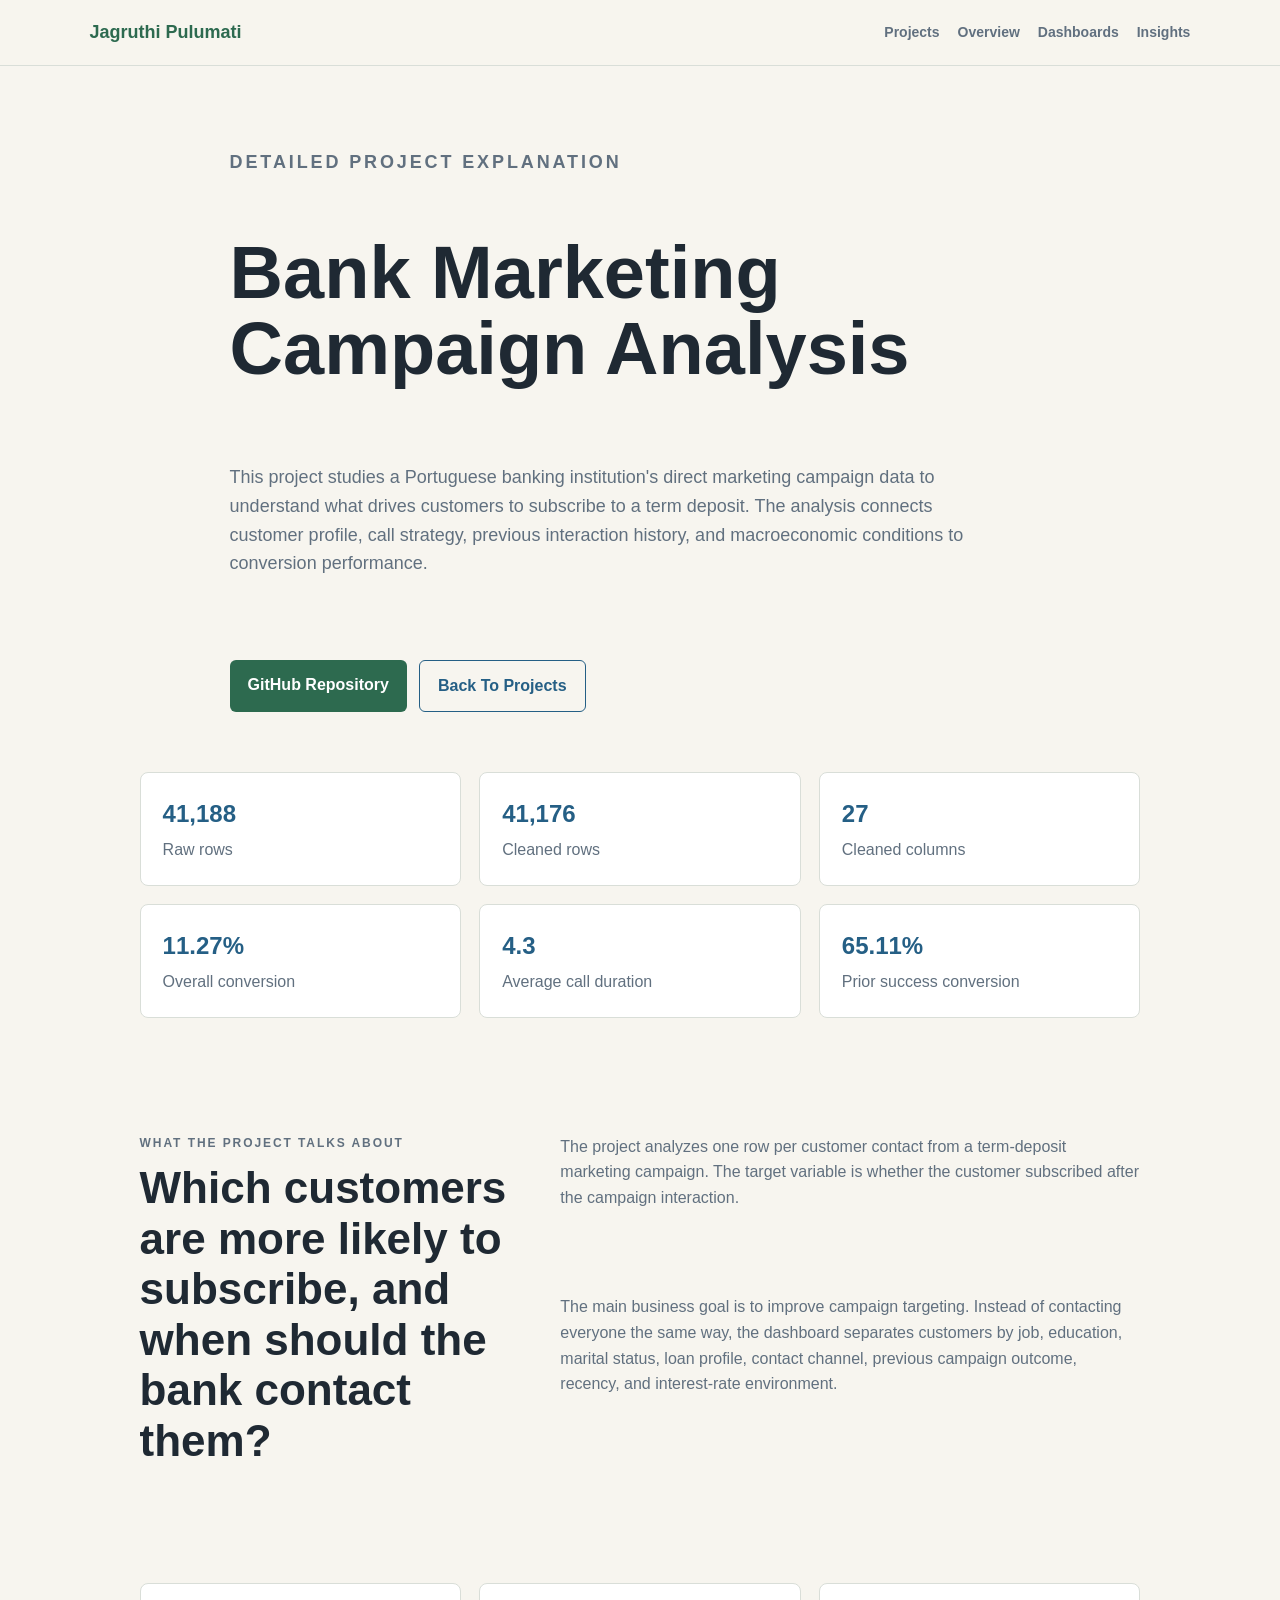
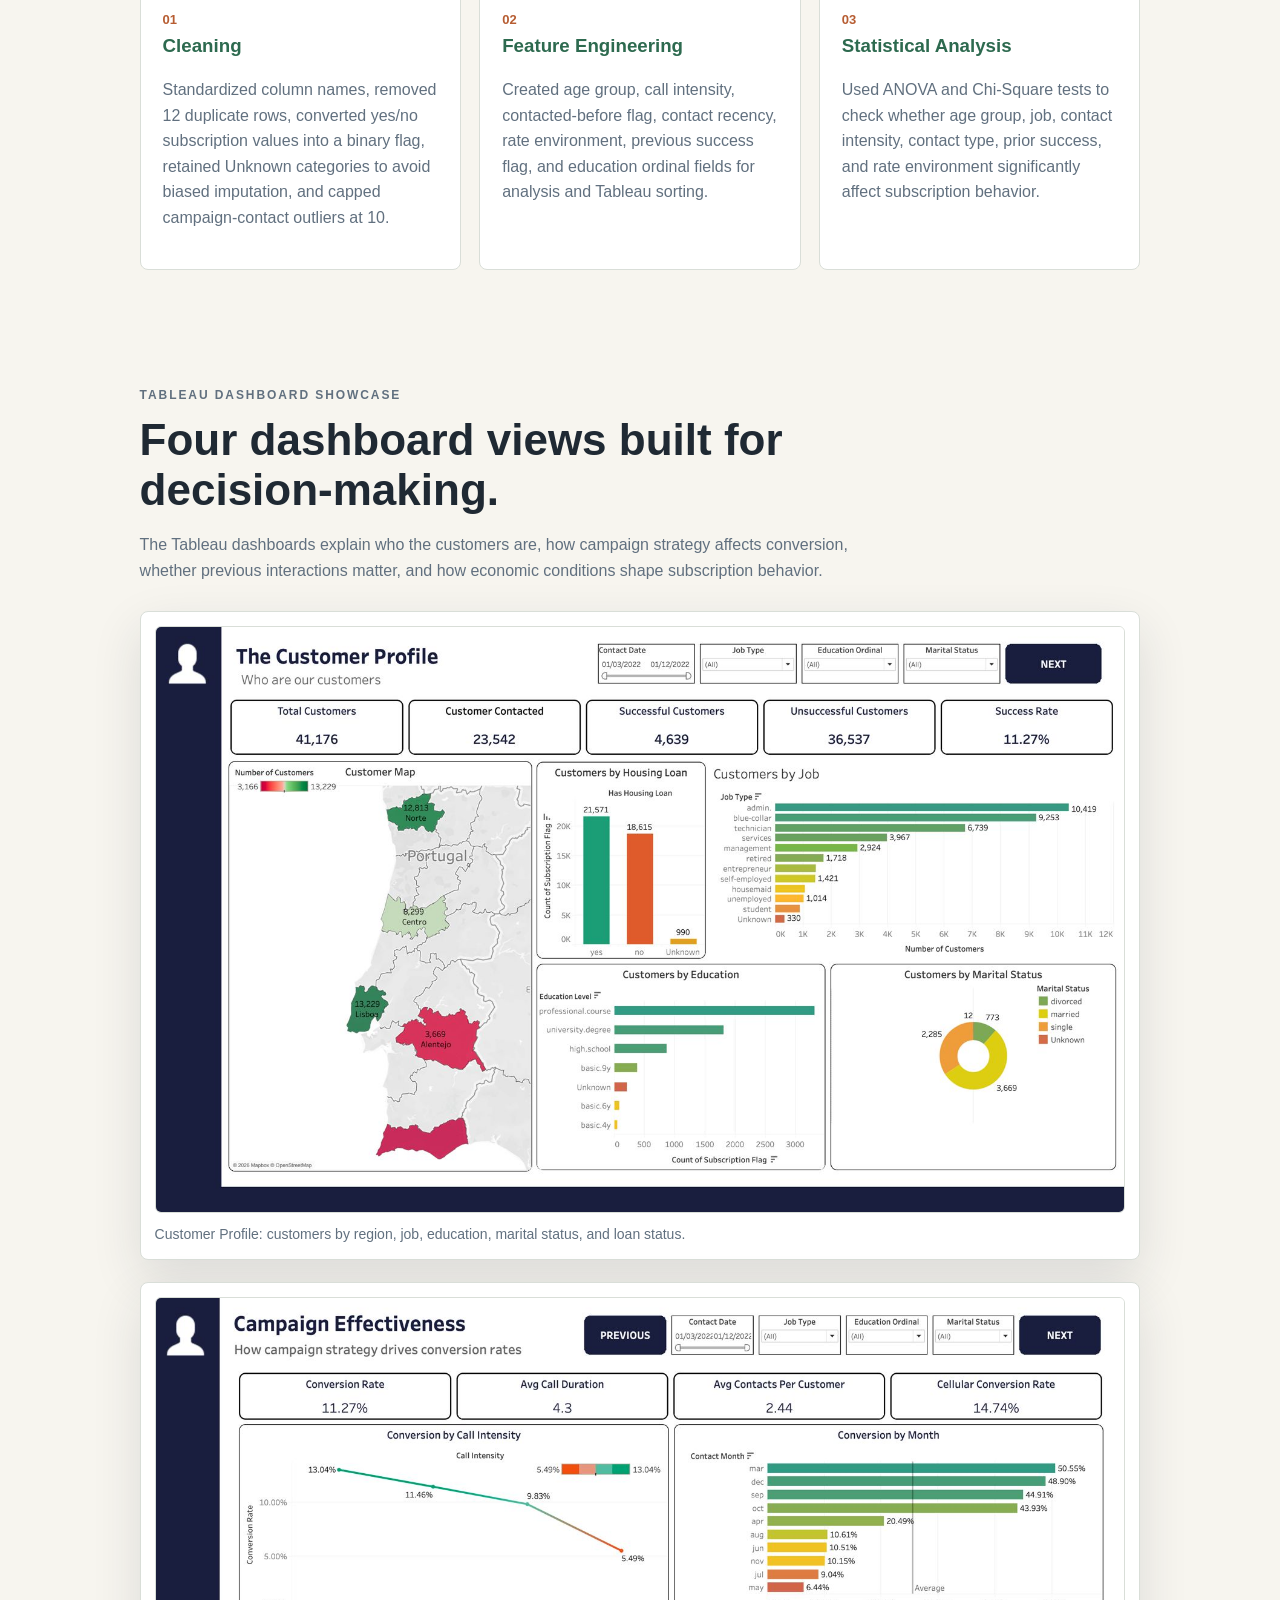
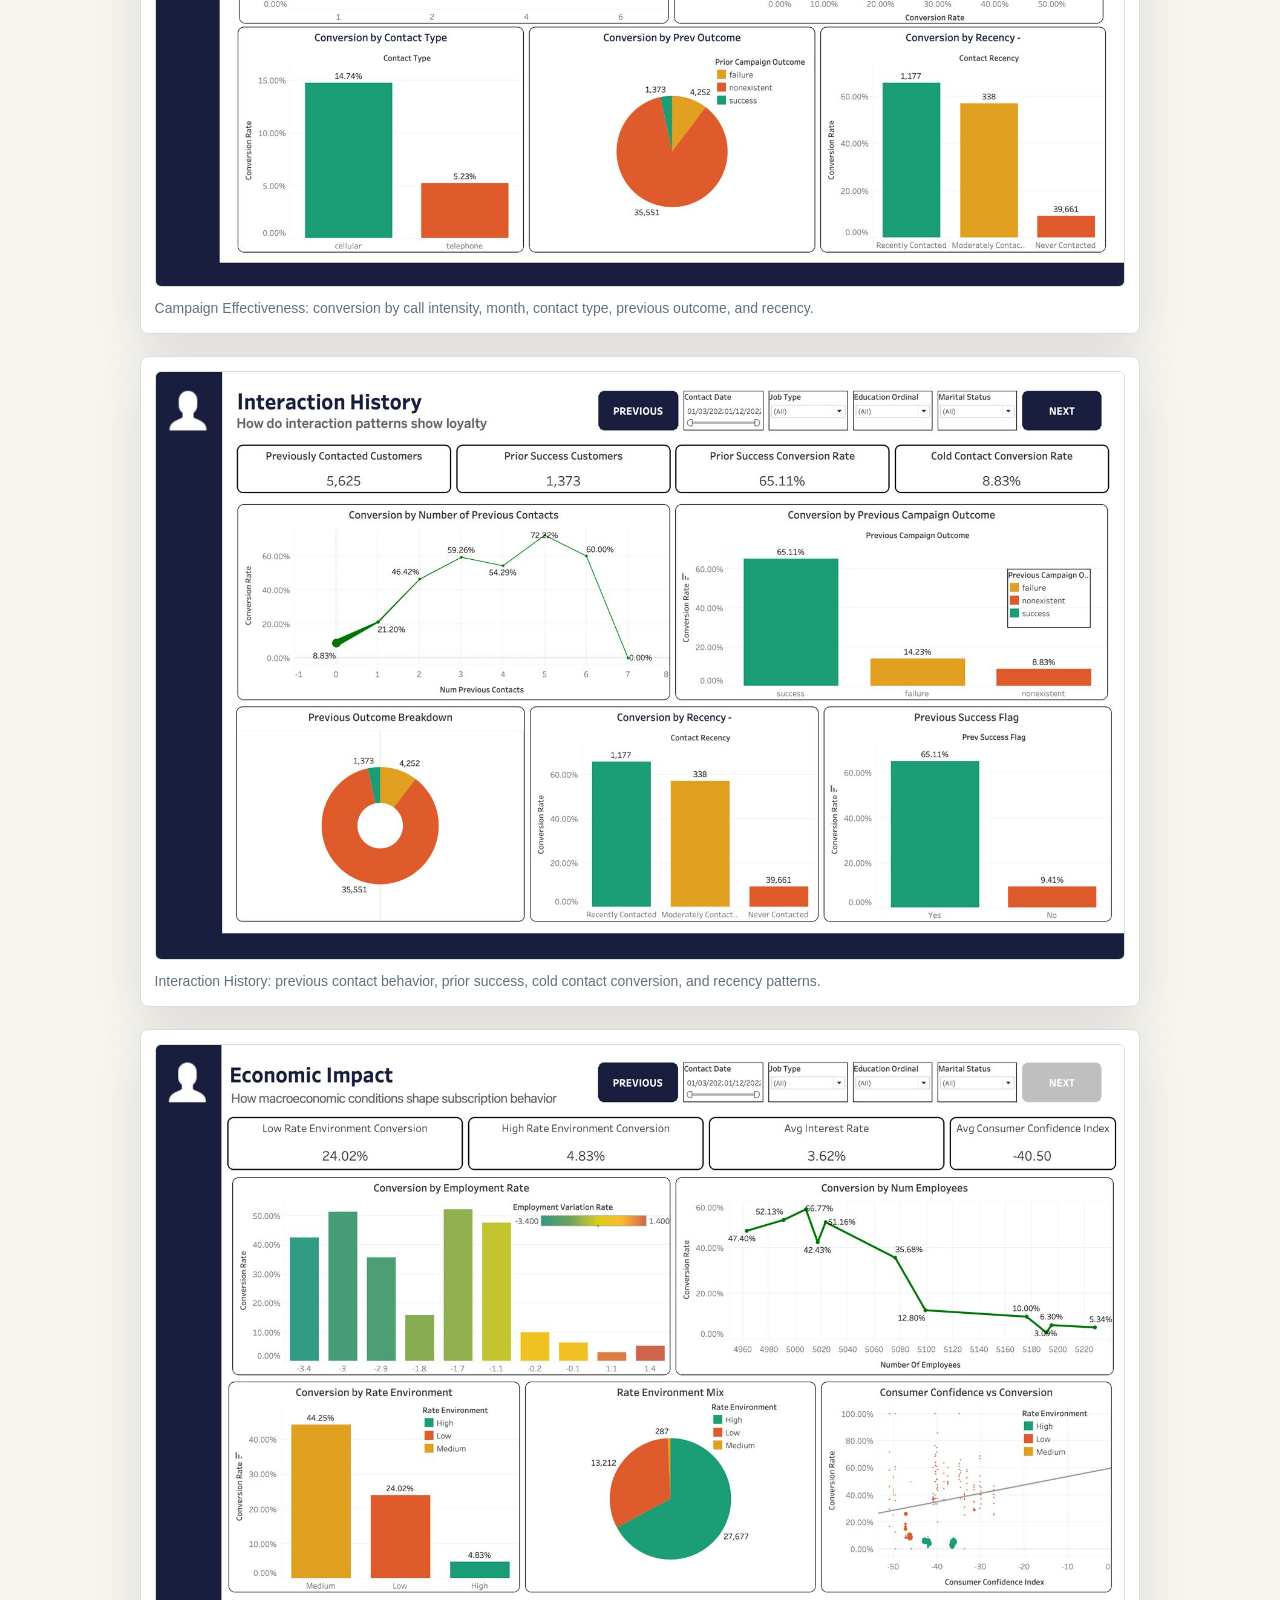
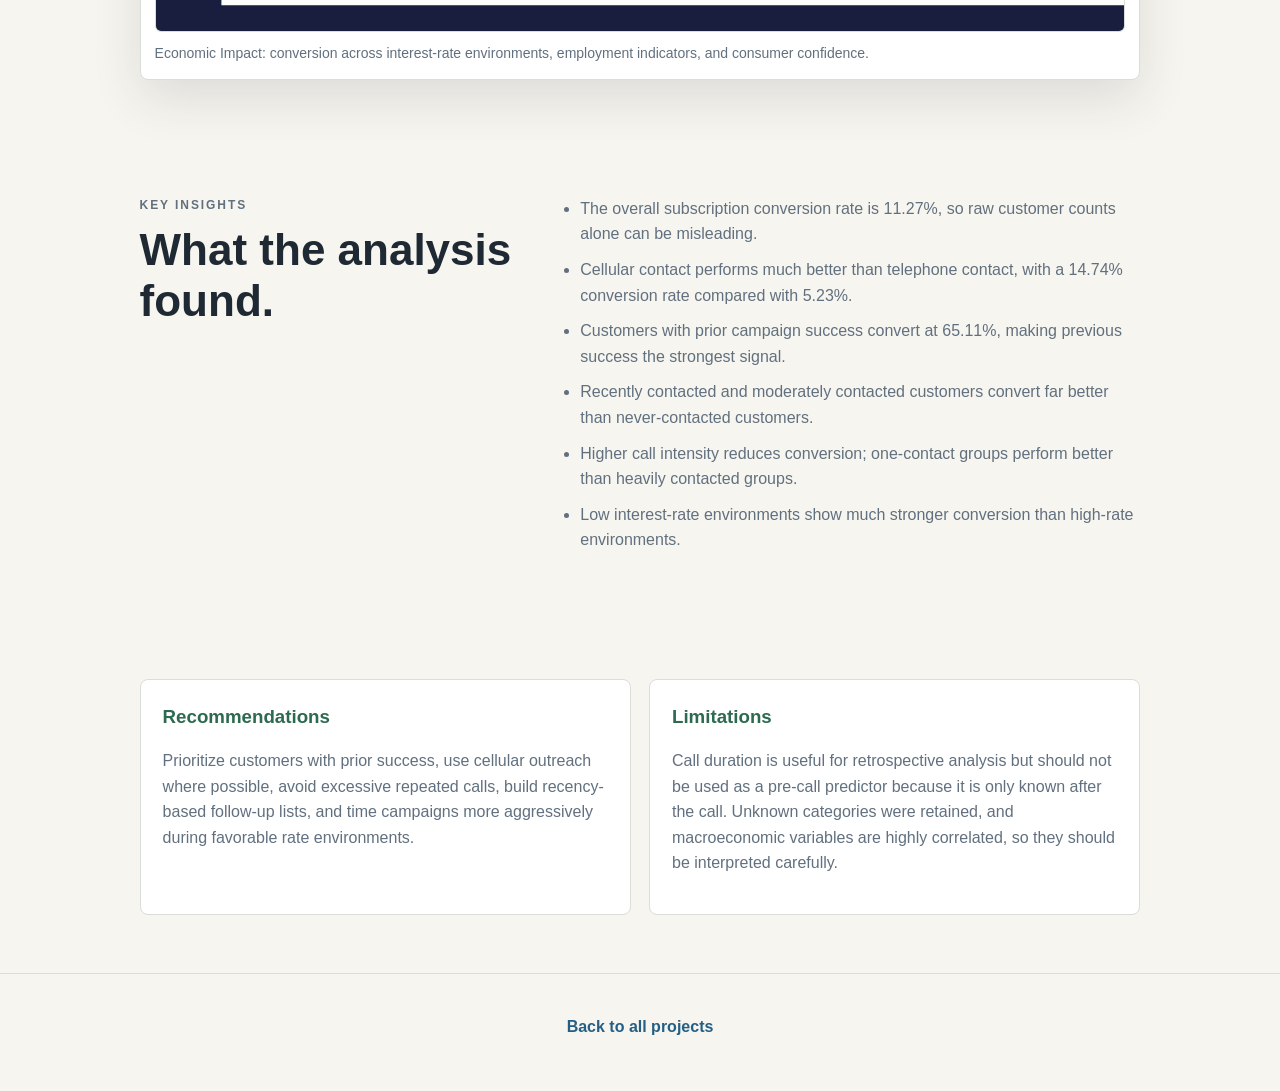
==== bank-marketing.html @ 9a456095 "portfolio made" ====
<!DOCTYPE html>
<html lang="en">
  <head>
    <meta charset="UTF-8" />
    <meta name="viewport" content="width=device-width, initial-scale=1.0" />
    <meta
      name="description"
      content="Detailed explanation of a DVA bank marketing campaign analytics project with Tableau dashboards."
    />
    <title>Bank Marketing Campaign Analysis | DVA Portfolio</title>
    <link rel="stylesheet" href="styles.css" />
  </head>
  <body>
    <header class="site-header">
      <a class="brand" href="index.html">Jagruthi Pulumati</a>
      <nav class="nav-links" aria-label="Primary navigation">
        <a href="index.html#projects">Projects</a>
        <a href="#overview">Overview</a>
        <a href="#dashboards">Dashboards</a>
        <a href="#insights">Insights</a>
      </nav>
    </header>

    <main>
      <section class="detail-hero">
        <p class="eyebrow">Detailed Project Explanation</p>
        <h1>Bank Marketing Campaign Analysis</h1>
        <p>
          This project studies a Portuguese banking institution's direct
          marketing campaign data to understand what drives customers to
          subscribe to a term deposit. The analysis connects customer profile,
          call strategy, previous interaction history, and macroeconomic
          conditions to conversion performance.
        </p>
        <div class="hero-actions">
          <a
            class="button primary"
            href="https://github.com/Lalith0024/Section_C_Group_11_Bank_Marketing_Dataset"
            target="_blank"
            rel="noopener"
          >
            GitHub Repository
          </a>
          <a class="button secondary" href="index.html#projects">Back To Projects</a>
        </div>
      </section>

      <section class="section stats-strip" aria-label="Bank project KPIs">
        <div><strong>41,188</strong><span>Raw rows</span></div>
        <div><strong>41,176</strong><span>Cleaned rows</span></div>
        <div><strong>27</strong><span>Cleaned columns</span></div>
        <div><strong>11.27%</strong><span>Overall conversion</span></div>
        <div><strong>4.3</strong><span>Average call duration</span></div>
        <div><strong>65.11%</strong><span>Prior success conversion</span></div>
      </section>

      <section class="section two-column" id="overview">
        <div>
          <p class="eyebrow">What The Project Talks About</p>
          <h2>Which customers are more likely to subscribe, and when should the bank contact them?</h2>
        </div>
        <div class="text-stack">
          <p>
            The project analyzes one row per customer contact from a term-deposit
            marketing campaign. The target variable is whether the customer
            subscribed after the campaign interaction.
          </p>
          <p>
            The main business goal is to improve campaign targeting. Instead of
            contacting everyone the same way, the dashboard separates customers
            by job, education, marital status, loan profile, contact channel,
            previous campaign outcome, recency, and interest-rate environment.
          </p>
        </div>
      </section>

      <section class="section process-grid">
        <article>
          <span class="number">01</span>
          <h3>Cleaning</h3>
          <p>
            Standardized column names, removed 12 duplicate rows, converted
            yes/no subscription values into a binary flag, retained Unknown
            categories to avoid biased imputation, and capped campaign-contact
            outliers at 10.
          </p>
        </article>
        <article>
          <span class="number">02</span>
          <h3>Feature Engineering</h3>
          <p>
            Created age group, call intensity, contacted-before flag, contact
            recency, rate environment, previous success flag, and education
            ordinal fields for analysis and Tableau sorting.
          </p>
        </article>
        <article>
          <span class="number">03</span>
          <h3>Statistical Analysis</h3>
          <p>
            Used ANOVA and Chi-Square tests to check whether age group, job,
            contact intensity, contact type, prior success, and rate environment
            significantly affect subscription behavior.
          </p>
        </article>
      </section>

      <section class="section" id="dashboards">
        <div class="section-heading">
          <p class="eyebrow">Tableau Dashboard Showcase</p>
          <h2>Four dashboard views built for decision-making.</h2>
          <p>
            The Tableau dashboards explain who the customers are, how campaign
            strategy affects conversion, whether previous interactions matter,
            and how economic conditions shape subscription behavior.
          </p>
        </div>

        <div class="dashboard-gallery">
          <figure>
            <img src="assets/bank-customer-profile.jpeg" alt="Customer profile Tableau dashboard" />
            <figcaption>Customer Profile: customers by region, job, education, marital status, and loan status.</figcaption>
          </figure>
          <figure>
            <img src="assets/bank-campaign-effectiveness.jpeg" alt="Campaign effectiveness Tableau dashboard" />
            <figcaption>Campaign Effectiveness: conversion by call intensity, month, contact type, previous outcome, and recency.</figcaption>
          </figure>
          <figure>
            <img src="assets/bank-interaction-history.jpeg" alt="Interaction history Tableau dashboard" />
            <figcaption>Interaction History: previous contact behavior, prior success, cold contact conversion, and recency patterns.</figcaption>
          </figure>
          <figure>
            <img src="assets/bank-economic-impact.jpeg" alt="Economic impact Tableau dashboard" />
            <figcaption>Economic Impact: conversion across interest-rate environments, employment indicators, and consumer confidence.</figcaption>
          </figure>
        </div>
      </section>

      <section class="section two-column" id="insights">
        <div>
          <p class="eyebrow">Key Insights</p>
          <h2>What the analysis found.</h2>
        </div>
        <div class="text-stack">
          <ul class="clean-list">
            <li>The overall subscription conversion rate is 11.27%, so raw customer counts alone can be misleading.</li>
            <li>Cellular contact performs much better than telephone contact, with a 14.74% conversion rate compared with 5.23%.</li>
            <li>Customers with prior campaign success convert at 65.11%, making previous success the strongest signal.</li>
            <li>Recently contacted and moderately contacted customers convert far better than never-contacted customers.</li>
            <li>Higher call intensity reduces conversion; one-contact groups perform better than heavily contacted groups.</li>
            <li>Low interest-rate environments show much stronger conversion than high-rate environments.</li>
          </ul>
        </div>
      </section>

      <section class="section recommendation-grid">
        <article>
          <h3>Recommendations</h3>
          <p>
            Prioritize customers with prior success, use cellular outreach where
            possible, avoid excessive repeated calls, build recency-based
            follow-up lists, and time campaigns more aggressively during
            favorable rate environments.
          </p>
        </article>
        <article>
          <h3>Limitations</h3>
          <p>
            Call duration is useful for retrospective analysis but should not be
            used as a pre-call predictor because it is only known after the call.
            Unknown categories were retained, and macroeconomic variables are
            highly correlated, so they should be interpreted carefully.
          </p>
        </article>
      </section>
    </main>

    <footer>
      <p><a href="index.html#projects">Back to all projects</a></p>
    </footer>
  </body>
</html>
---- styles.css ----
:root {
  --bg: #f7f5ef;
  --panel: #ffffff;
  --ink: #1f2933;
  --muted: #61707f;
  --line: #d9ded8;
  --green: #2d6a4f;
  --blue: #255f85;
  --rust: #b75d32;
  --soft-green: #e7f0ea;
  --soft-blue: #e7eef4;
  --shadow: 0 18px 50px rgba(36, 45, 55, 0.12);
}

* {
  box-sizing: border-box;
}

html {
  scroll-behavior: smooth;
}

body {
  margin: 0;
  background: var(--bg);
  color: var(--ink);
  font-family: Arial, Helvetica, sans-serif;
  line-height: 1.6;
}

img {
  display: block;
  max-width: 100%;
}

a {
  color: inherit;
  text-decoration: none;
}

.site-header {
  align-items: center;
  background: rgba(247, 245, 239, 0.94);
  border-bottom: 1px solid var(--line);
  display: flex;
  gap: 24px;
  justify-content: space-between;
  left: 0;
  padding: 18px 7vw;
  position: sticky;
  right: 0;
  top: 0;
  z-index: 10;
}

.brand {
  color: var(--green);
  font-size: 18px;
  font-weight: 700;
}

.nav-links {
  display: flex;
  flex-wrap: wrap;
  gap: 18px;
  justify-content: flex-end;
}

.nav-links a {
  color: var(--muted);
  font-size: 14px;
  font-weight: 700;
}

.nav-links a:hover {
  color: var(--blue);
}

.personal-hero,
.hero,
.detail-hero {
  display: grid;
  gap: 36px;
  margin: 0 auto;
  max-width: 1180px;
  padding: 82px 7vw 58px;
}

.personal-hero {
  display: block;
  padding-bottom: 44px;
}

.hero {
  align-items: center;
  grid-template-columns: minmax(0, 1.1fr) minmax(300px, 0.75fr);
}

.detail-hero {
  max-width: 1000px;
  padding-bottom: 38px;
}

.personal-hero h1,
.hero h1,
.detail-hero h1 {
  color: var(--ink);
  font-size: clamp(40px, 7vw, 74px);
  line-height: 1.03;
  margin: 12px 0 22px;
}

.personal-hero h1 {
  max-width: 900px;
}

.personal-hero .hero-copy {
  max-width: 850px;
}

.hero-copy,
.detail-hero p {
  color: var(--muted);
  font-size: 18px;
  max-width: 760px;
}

.eyebrow {
  color: var(--rust);
  font-size: 12px;
  font-weight: 800;
  letter-spacing: 0.16em;
  margin: 0 0 10px;
  text-transform: uppercase;
}

.hero-actions {
  display: flex;
  flex-wrap: wrap;
  gap: 12px;
  margin-top: 28px;
}

.button {
  border-radius: 6px;
  display: inline-flex;
  font-weight: 800;
  justify-content: center;
  padding: 12px 18px;
}

.button.primary {
  background: var(--green);
  color: #ffffff;
}

.button.secondary {
  background: transparent;
  border: 1px solid var(--blue);
  color: var(--blue);
}

.section p,
footer {
  color: var(--muted);
}

.detail-grid {
  display: grid;
  gap: 14px;
  grid-template-columns: repeat(3, 1fr);
  margin-top: 32px;
}

.detail-grid div {
  background: var(--panel);
  border: 1px solid var(--line);
  border-radius: 8px;
  box-shadow: var(--shadow);
  padding: 18px;
}

.detail-grid span {
  color: var(--rust);
  display: block;
  font-size: 12px;
  font-weight: 800;
  letter-spacing: 0.12em;
  margin-bottom: 6px;
  text-transform: uppercase;
}

.detail-grid strong {
  color: var(--ink);
  display: block;
}

.section {
  margin: 0 auto;
  max-width: 1180px;
  padding: 58px 7vw;
}

.two-column {
  display: grid;
  gap: 34px;
  grid-template-columns: minmax(0, 0.8fr) minmax(0, 1.2fr);
}

.section h2 {
  font-size: clamp(28px, 4vw, 44px);
  line-height: 1.15;
  margin: 0;
}

.section-heading {
  max-width: 760px;
}

.text-stack {
  display: grid;
  gap: 14px;
}

.text-stack p {
  margin: 0;
}

.project-card {
  background: var(--panel);
  border: 1px solid var(--line);
  border-radius: 8px;
  box-shadow: var(--shadow);
  display: grid;
  gap: 24px;
  grid-template-columns: minmax(0, 0.9fr) minmax(280px, 1.1fr);
  margin-top: 26px;
  overflow: hidden;
  padding: 24px;
  transition: transform 180ms ease, box-shadow 180ms ease;
}

.project-nav-grid {
  display: grid;
  gap: 24px;
  margin-top: 28px;
}

.compact-card {
  margin-top: 0;
}

.project-card:hover {
  box-shadow: 0 22px 60px rgba(36, 45, 55, 0.16);
  transform: translateY(-4px);
}

.tag {
  background: var(--soft-green);
  border-radius: 999px;
  color: var(--green);
  display: inline-flex;
  font-size: 12px;
  font-weight: 800;
  padding: 6px 10px;
}

.blue-tag {
  background: var(--soft-blue);
  color: var(--blue);
}

.project-card h3 {
  font-size: 30px;
  line-height: 1.15;
  margin: 18px 0 12px;
}

.project-card-visual img,
.dashboard-frame img {
  border: 1px solid var(--line);
  border-radius: 6px;
  width: 100%;
}

.metric-row {
  display: flex;
  flex-wrap: wrap;
  gap: 10px;
  margin-top: 20px;
}

.metric-row span {
  background: var(--soft-blue);
  border-radius: 6px;
  color: var(--blue);
  font-size: 14px;
  padding: 9px 10px;
}

.dashboard-frame {
  background: var(--panel);
  border: 1px solid var(--line);
  border-radius: 8px;
  box-shadow: var(--shadow);
  margin-top: 24px;
  padding: 14px;
}

.dashboard-gallery {
  display: grid;
  gap: 22px;
  margin-top: 28px;
}

.dashboard-gallery figure {
  background: var(--panel);
  border: 1px solid var(--line);
  border-radius: 8px;
  box-shadow: var(--shadow);
  margin: 0;
  padding: 14px;
}

.dashboard-gallery img {
  border: 1px solid var(--line);
  border-radius: 6px;
  width: 100%;
}

.dashboard-gallery figcaption {
  color: var(--muted);
  font-size: 14px;
  margin-top: 10px;
}

.insight-grid,
.process-grid,
.recommendation-grid,
.stats-strip {
  display: grid;
  gap: 18px;
}

.insight-grid {
  grid-template-columns: repeat(3, 1fr);
}

.process-grid {
  grid-template-columns: repeat(3, 1fr);
}

.recommendation-grid {
  grid-template-columns: repeat(2, 1fr);
}

.insight-grid article,
.process-grid article,
.recommendation-grid article,
.stats-strip div {
  background: var(--panel);
  border: 1px solid var(--line);
  border-radius: 8px;
  padding: 22px;
}

.insight-grid h3,
.process-grid h3,
.recommendation-grid h3 {
  color: var(--green);
  margin: 0 0 8px;
}

.number {
  color: var(--rust);
  font-size: 13px;
  font-weight: 900;
}

.stats-strip {
  grid-template-columns: repeat(3, 1fr);
  padding-top: 22px;
}

.stats-strip strong {
  color: var(--blue);
  display: block;
  font-size: 24px;
}

.stats-strip span {
  color: var(--muted);
  display: block;
  margin-top: 4px;
}

.clean-list {
  color: var(--muted);
  margin: 0;
  padding-left: 20px;
}

.clean-list li {
  margin-bottom: 10px;
}

.contact-section {
  align-items: end;
  display: grid;
  gap: 28px;
  grid-template-columns: minmax(0, 1fr) auto;
}

.contact-links {
  display: flex;
  flex-wrap: wrap;
  gap: 10px;
  justify-content: flex-end;
}

.contact-links a,
footer a {
  color: var(--blue);
  font-weight: 800;
}

.contact-links a {
  background: var(--panel);
  border: 1px solid var(--line);
  border-radius: 6px;
  padding: 10px 14px;
}

footer {
  border-top: 1px solid var(--line);
  padding: 24px 7vw 36px;
  text-align: center;
}

@media (max-width: 860px) {
  .site-header,
  .contact-section {
    align-items: flex-start;
    flex-direction: column;
  }

  .hero,
  .personal-hero,
  .two-column,
  .project-card,
  .detail-grid,
  .insight-grid,
  .process-grid,
  .recommendation-grid,
  .stats-strip,
  .contact-section {
    grid-template-columns: 1fr;
  }

  .hero,
  .personal-hero,
  .detail-hero {
    padding-top: 50px;
  }

  .contact-links {
    justify-content: flex-start;
  }
}

@media (max-width: 560px) {
  .site-header {
    position: static;
  }

  .nav-links {
    gap: 10px 14px;
    justify-content: flex-start;
  }

  .hero,
  .personal-hero,
  .detail-hero,
  .section {
    padding-left: 18px;
    padding-right: 18px;
  }

  .hero h1,
  .personal-hero h1,
  .detail-hero h1 {
    font-size: 38px;
  }

  .project-card {
    padding: 16px;
  }
}
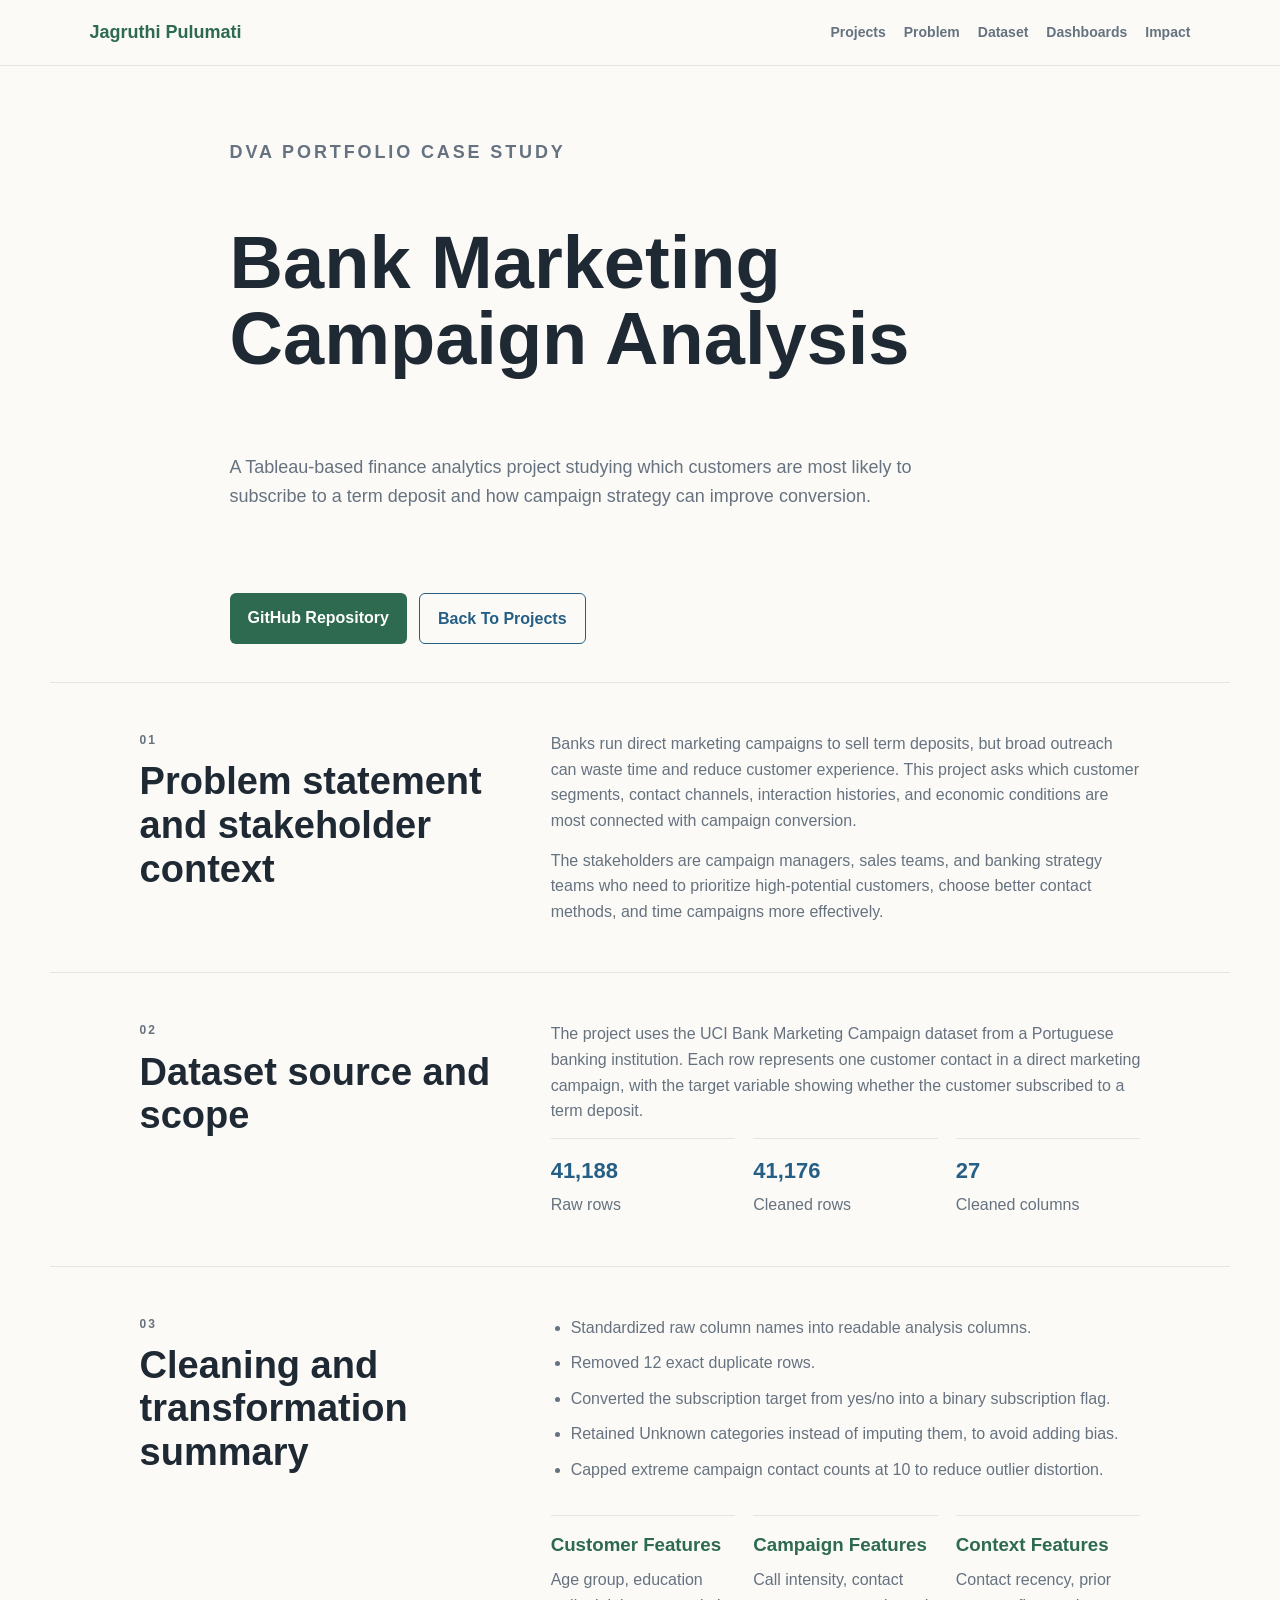
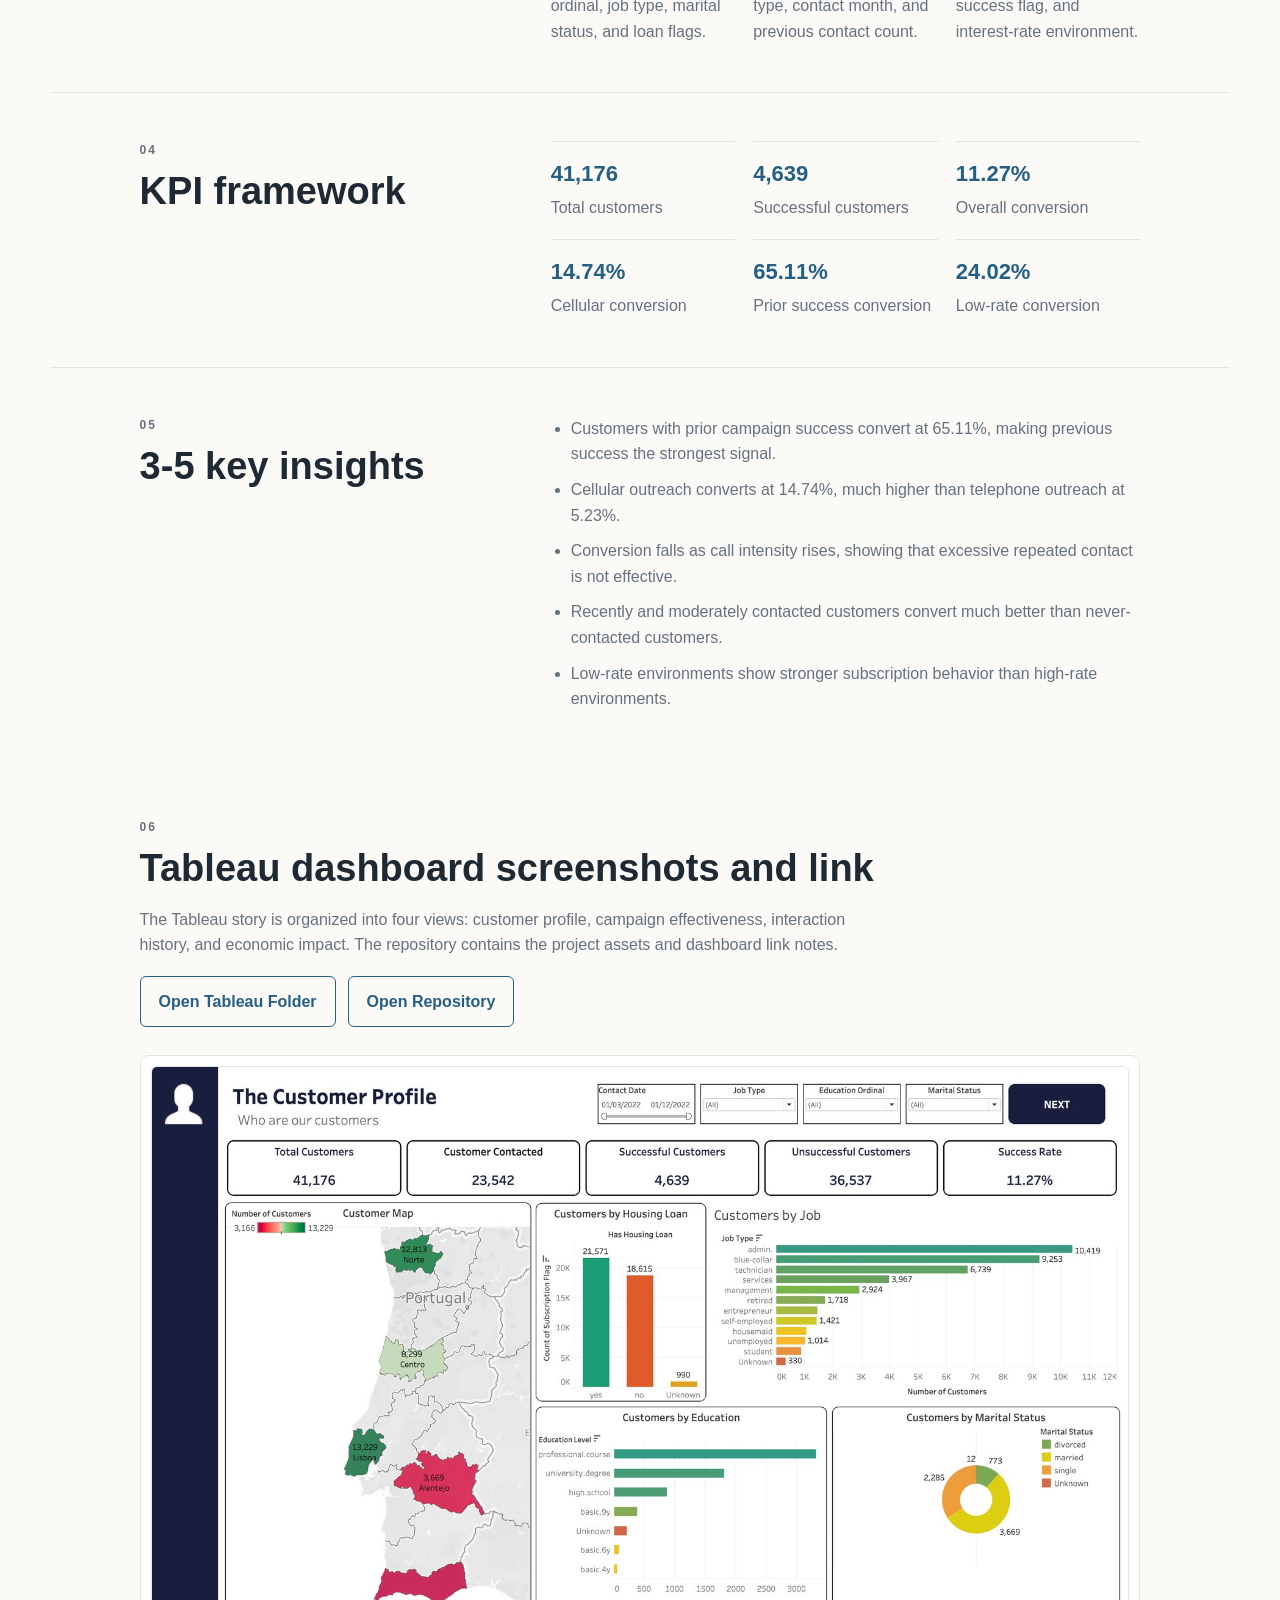
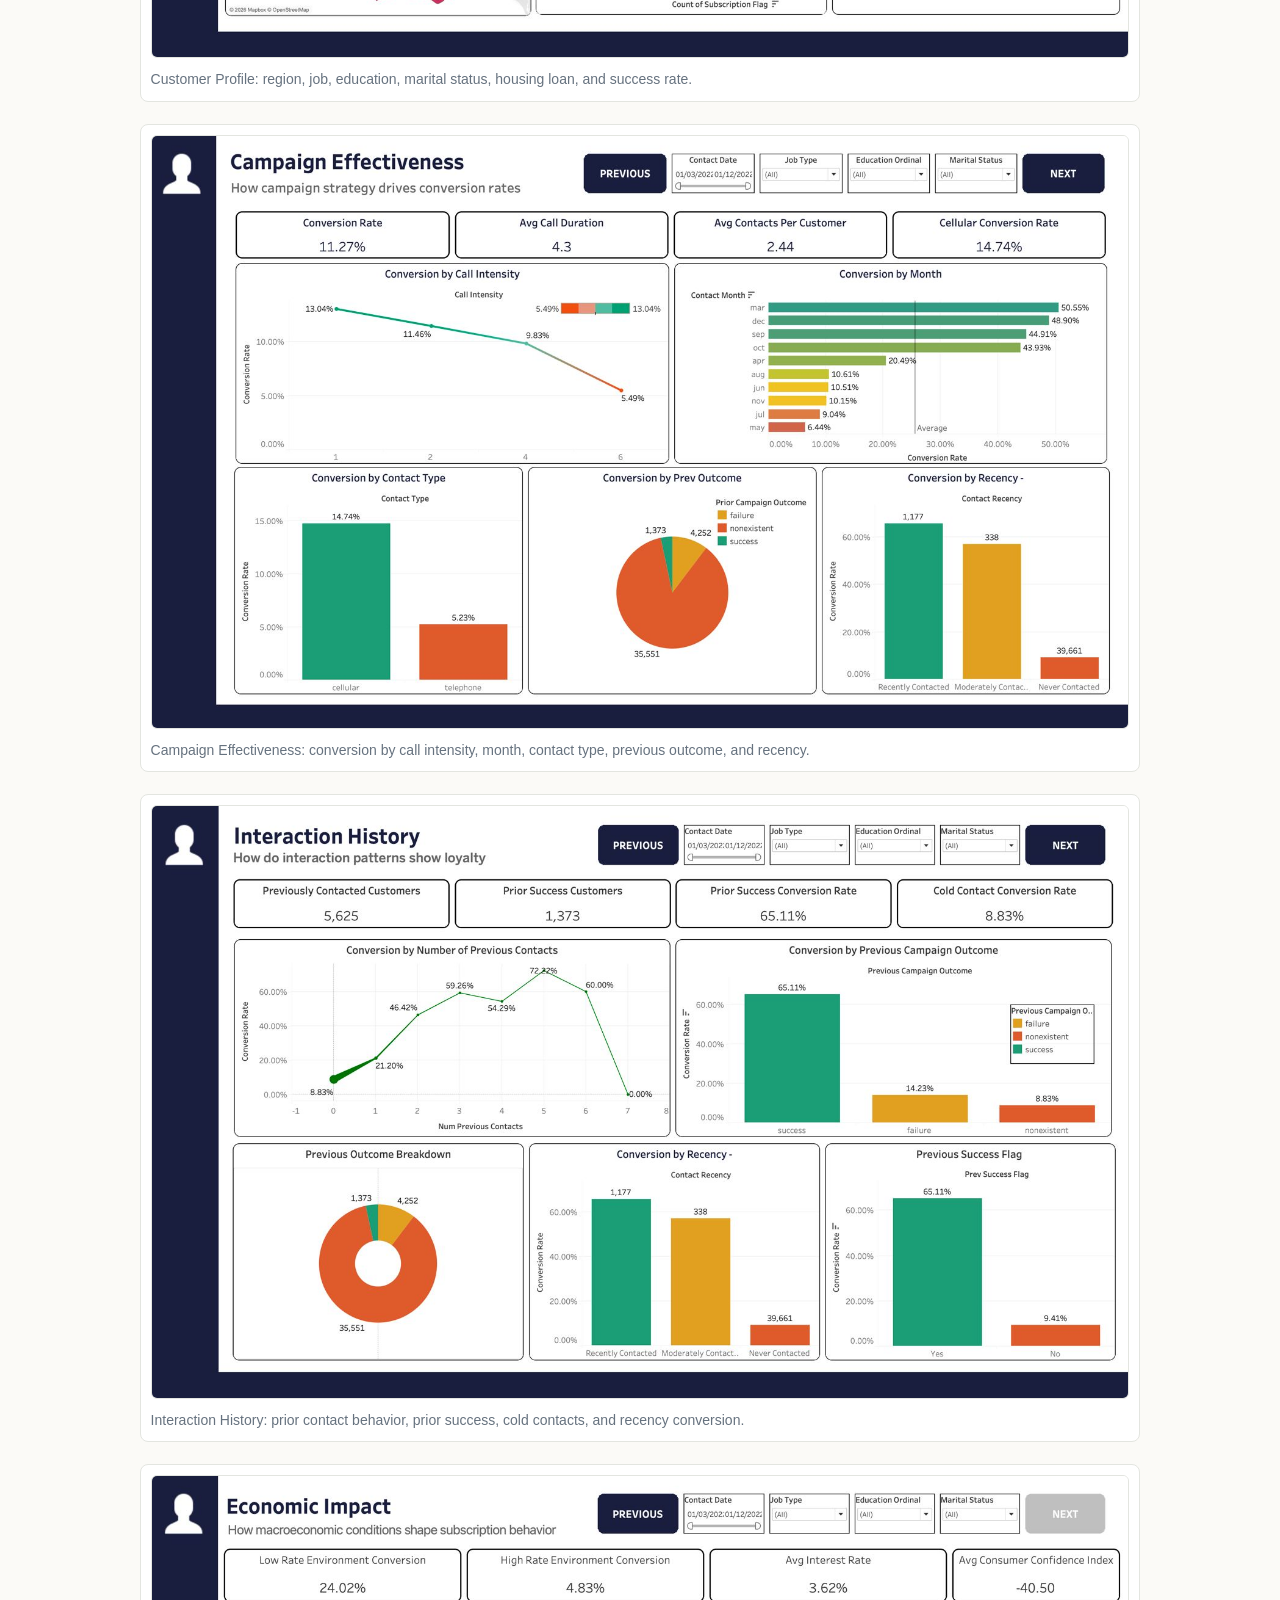
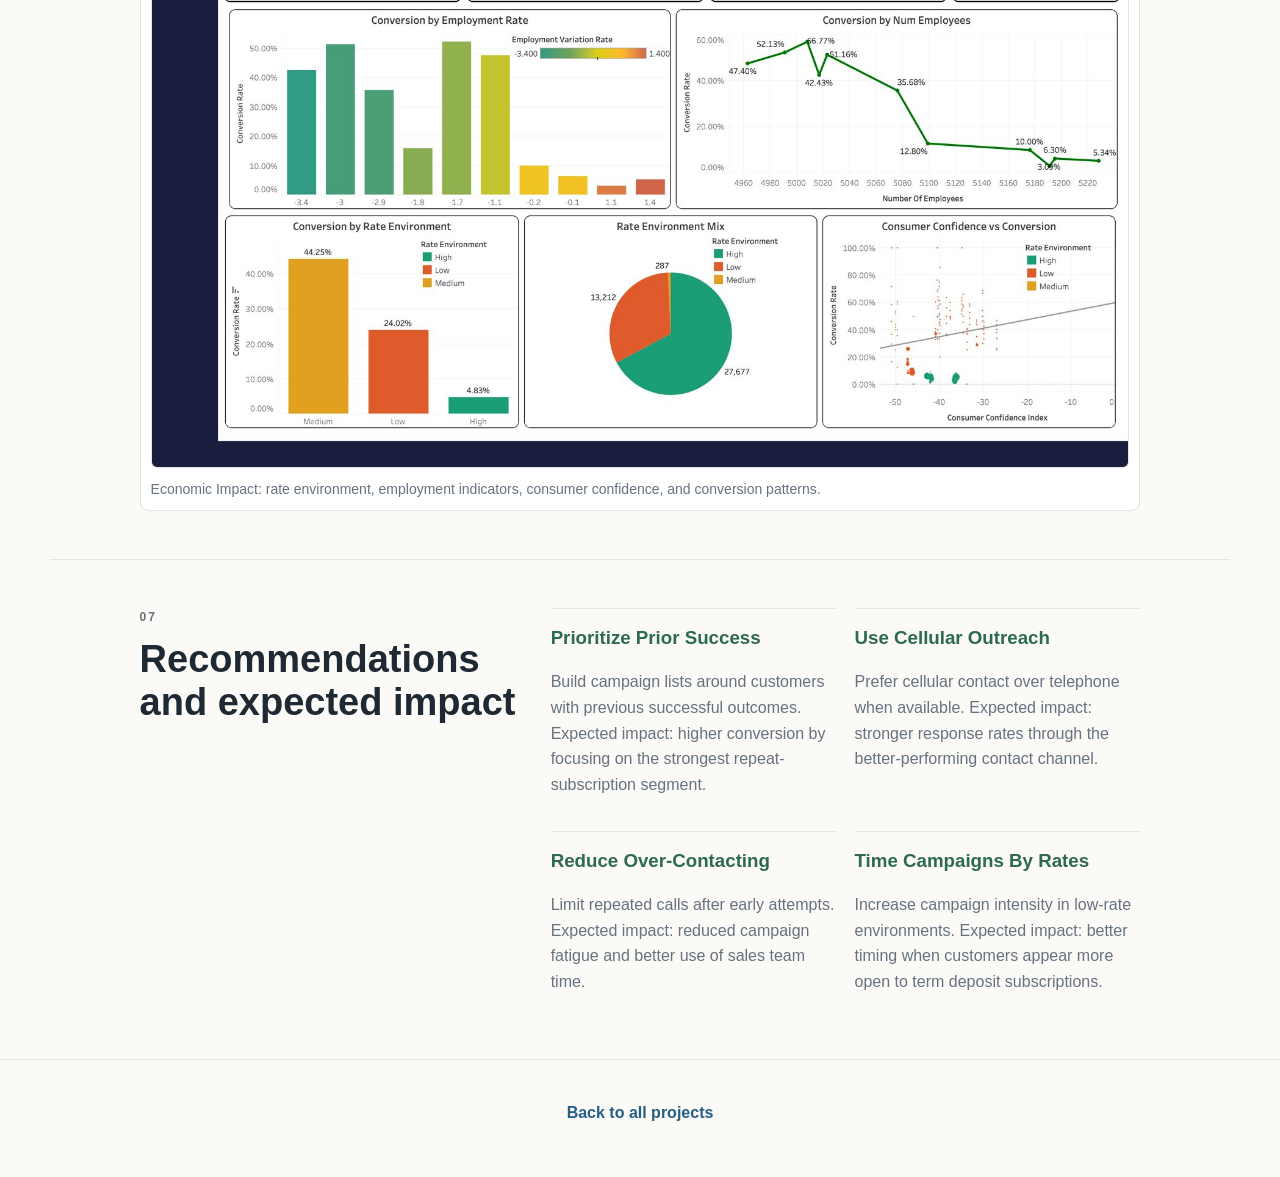
==== commit ebfb811f: "css updated" ====
--- a/bank-marketing.html
+++ b/bank-marketing.html
@@ -5,9 +5,9 @@
     <meta name="viewport" content="width=device-width, initial-scale=1.0" />
     <meta
       name="description"
-      content="Detailed explanation of a DVA bank marketing campaign analytics project with Tableau dashboards."
+      content="Detailed DVA case study by Jagruthi Pulumati on bank marketing campaign analytics with Tableau dashboards."
     />
-    <title>Bank Marketing Campaign Analysis | DVA Portfolio</title>
+    <title>Bank Marketing Campaign Analysis | DVA Case Study</title>
     <link rel="stylesheet" href="styles.css" />
   </head>
   <body>
@@ -15,22 +15,21 @@
       <a class="brand" href="index.html">Jagruthi Pulumati</a>
       <nav class="nav-links" aria-label="Primary navigation">
         <a href="index.html#projects">Projects</a>
-        <a href="#overview">Overview</a>
+        <a href="#problem">Problem</a>
+        <a href="#dataset">Dataset</a>
         <a href="#dashboards">Dashboards</a>
-        <a href="#insights">Insights</a>
+        <a href="#impact">Impact</a>
       </nav>
     </header>
 
     <main>
       <section class="detail-hero">
-        <p class="eyebrow">Detailed Project Explanation</p>
+        <p class="eyebrow">DVA Portfolio Case Study</p>
         <h1>Bank Marketing Campaign Analysis</h1>
         <p>
-          This project studies a Portuguese banking institution's direct
-          marketing campaign data to understand what drives customers to
-          subscribe to a term deposit. The analysis connects customer profile,
-          call strategy, previous interaction history, and macroeconomic
-          conditions to conversion performance.
+          A Tableau-based finance analytics project studying which customers are
+          most likely to subscribe to a term deposit and how campaign strategy
+          can improve conversion.
         </p>
         <div class="hero-actions">
           <a
@@ -45,81 +44,141 @@
         </div>
       </section>
 
-      <section class="section stats-strip" aria-label="Bank project KPIs">
-        <div><strong>41,188</strong><span>Raw rows</span></div>
-        <div><strong>41,176</strong><span>Cleaned rows</span></div>
-        <div><strong>27</strong><span>Cleaned columns</span></div>
-        <div><strong>11.27%</strong><span>Overall conversion</span></div>
-        <div><strong>4.3</strong><span>Average call duration</span></div>
-        <div><strong>65.11%</strong><span>Prior success conversion</span></div>
-      </section>
-
-      <section class="section two-column" id="overview">
-        <div>
-          <p class="eyebrow">What The Project Talks About</p>
-          <h2>Which customers are more likely to subscribe, and when should the bank contact them?</h2>
-        </div>
-        <div class="text-stack">
-          <p>
-            The project analyzes one row per customer contact from a term-deposit
-            marketing campaign. The target variable is whether the customer
-            subscribed after the campaign interaction.
-          </p>
-          <p>
-            The main business goal is to improve campaign targeting. Instead of
-            contacting everyone the same way, the dashboard separates customers
-            by job, education, marital status, loan profile, contact channel,
-            previous campaign outcome, recency, and interest-rate environment.
-          </p>
-        </div>
-      </section>
-
-      <section class="section process-grid">
-        <article>
-          <span class="number">01</span>
-          <h3>Cleaning</h3>
-          <p>
-            Standardized column names, removed 12 duplicate rows, converted
-            yes/no subscription values into a binary flag, retained Unknown
-            categories to avoid biased imputation, and capped campaign-contact
-            outliers at 10.
-          </p>
-        </article>
-        <article>
-          <span class="number">02</span>
-          <h3>Feature Engineering</h3>
-          <p>
-            Created age group, call intensity, contacted-before flag, contact
-            recency, rate environment, previous success flag, and education
-            ordinal fields for analysis and Tableau sorting.
-          </p>
-        </article>
-        <article>
-          <span class="number">03</span>
-          <h3>Statistical Analysis</h3>
-          <p>
-            Used ANOVA and Chi-Square tests to check whether age group, job,
-            contact intensity, contact type, prior success, and rate environment
-            significantly affect subscription behavior.
-          </p>
-        </article>
+      <section class="section case-study-section" id="problem">
+        <div>
+          <p class="eyebrow">01</p>
+          <h2>Problem statement and stakeholder context</h2>
+        </div>
+        <div class="text-stack">
+          <p>
+            Banks run direct marketing campaigns to sell term deposits, but
+            broad outreach can waste time and reduce customer experience. This
+            project asks which customer segments, contact channels, interaction
+            histories, and economic conditions are most connected with campaign
+            conversion.
+          </p>
+          <p>
+            The stakeholders are campaign managers, sales teams, and banking
+            strategy teams who need to prioritize high-potential customers,
+            choose better contact methods, and time campaigns more effectively.
+          </p>
+        </div>
+      </section>
+
+      <section class="section case-study-section" id="dataset">
+        <div>
+          <p class="eyebrow">02</p>
+          <h2>Dataset source and scope</h2>
+        </div>
+        <div class="text-stack">
+          <p>
+            The project uses the UCI Bank Marketing Campaign dataset from a
+            Portuguese banking institution. Each row represents one customer
+            contact in a direct marketing campaign, with the target variable
+            showing whether the customer subscribed to a term deposit.
+          </p>
+          <div class="stats-strip inline-stats" aria-label="Bank dataset scope">
+            <div><strong>41,188</strong><span>Raw rows</span></div>
+            <div><strong>41,176</strong><span>Cleaned rows</span></div>
+            <div><strong>27</strong><span>Cleaned columns</span></div>
+          </div>
+        </div>
+      </section>
+
+      <section class="section case-study-section">
+        <div>
+          <p class="eyebrow">03</p>
+          <h2>Cleaning and transformation summary</h2>
+        </div>
+        <div class="text-stack">
+          <ul class="clean-list">
+            <li>Standardized raw column names into readable analysis columns.</li>
+            <li>Removed 12 exact duplicate rows.</li>
+            <li>Converted the subscription target from yes/no into a binary subscription flag.</li>
+            <li>Retained Unknown categories instead of imputing them, to avoid adding bias.</li>
+            <li>Capped extreme campaign contact counts at 10 to reduce outlier distortion.</li>
+          </ul>
+          <div class="process-grid mini-grid">
+            <article>
+              <h3>Customer Features</h3>
+              <p>Age group, education ordinal, job type, marital status, and loan flags.</p>
+            </article>
+            <article>
+              <h3>Campaign Features</h3>
+              <p>Call intensity, contact type, contact month, and previous contact count.</p>
+            </article>
+            <article>
+              <h3>Context Features</h3>
+              <p>Contact recency, prior success flag, and interest-rate environment.</p>
+            </article>
+          </div>
+        </div>
+      </section>
+
+      <section class="section case-study-section">
+        <div>
+          <p class="eyebrow">04</p>
+          <h2>KPI framework</h2>
+        </div>
+        <div class="stats-strip inline-stats" aria-label="Bank project KPIs">
+          <div><strong>41,176</strong><span>Total customers</span></div>
+          <div><strong>4,639</strong><span>Successful customers</span></div>
+          <div><strong>11.27%</strong><span>Overall conversion</span></div>
+          <div><strong>14.74%</strong><span>Cellular conversion</span></div>
+          <div><strong>65.11%</strong><span>Prior success conversion</span></div>
+          <div><strong>24.02%</strong><span>Low-rate conversion</span></div>
+        </div>
+      </section>
+
+      <section class="section case-study-section" id="insights">
+        <div>
+          <p class="eyebrow">05</p>
+          <h2>3-5 key insights</h2>
+        </div>
+        <div class="text-stack">
+          <ul class="clean-list">
+            <li>Customers with prior campaign success convert at 65.11%, making previous success the strongest signal.</li>
+            <li>Cellular outreach converts at 14.74%, much higher than telephone outreach at 5.23%.</li>
+            <li>Conversion falls as call intensity rises, showing that excessive repeated contact is not effective.</li>
+            <li>Recently and moderately contacted customers convert much better than never-contacted customers.</li>
+            <li>Low-rate environments show stronger subscription behavior than high-rate environments.</li>
+          </ul>
+        </div>
       </section>
 
       <section class="section" id="dashboards">
         <div class="section-heading">
-          <p class="eyebrow">Tableau Dashboard Showcase</p>
-          <h2>Four dashboard views built for decision-making.</h2>
-          <p>
-            The Tableau dashboards explain who the customers are, how campaign
-            strategy affects conversion, whether previous interactions matter,
-            and how economic conditions shape subscription behavior.
-          </p>
+          <p class="eyebrow">06</p>
+          <h2>Tableau dashboard screenshots and link</h2>
+          <p>
+            The Tableau story is organized into four views: customer profile,
+            campaign effectiveness, interaction history, and economic impact.
+            The repository contains the project assets and dashboard link notes.
+          </p>
+          <div class="hero-actions compact-actions">
+            <a
+              class="button secondary"
+              href="https://github.com/Lalith0024/Section_C_Group_11_Bank_Marketing_Dataset/tree/main/tableau"
+              target="_blank"
+              rel="noopener"
+            >
+              Open Tableau Folder
+            </a>
+            <a
+              class="button secondary"
+              href="https://github.com/Lalith0024/Section_C_Group_11_Bank_Marketing_Dataset"
+              target="_blank"
+              rel="noopener"
+            >
+              Open Repository
+            </a>
+          </div>
         </div>
 
         <div class="dashboard-gallery">
           <figure>
             <img src="assets/bank-customer-profile.jpeg" alt="Customer profile Tableau dashboard" />
-            <figcaption>Customer Profile: customers by region, job, education, marital status, and loan status.</figcaption>
+            <figcaption>Customer Profile: region, job, education, marital status, housing loan, and success rate.</figcaption>
           </figure>
           <figure>
             <img src="assets/bank-campaign-effectiveness.jpeg" alt="Campaign effectiveness Tableau dashboard" />
@@ -127,51 +186,53 @@
           </figure>
           <figure>
             <img src="assets/bank-interaction-history.jpeg" alt="Interaction history Tableau dashboard" />
-            <figcaption>Interaction History: previous contact behavior, prior success, cold contact conversion, and recency patterns.</figcaption>
+            <figcaption>Interaction History: prior contact behavior, prior success, cold contacts, and recency conversion.</figcaption>
           </figure>
           <figure>
             <img src="assets/bank-economic-impact.jpeg" alt="Economic impact Tableau dashboard" />
-            <figcaption>Economic Impact: conversion across interest-rate environments, employment indicators, and consumer confidence.</figcaption>
-          </figure>
-        </div>
-      </section>
-
-      <section class="section two-column" id="insights">
-        <div>
-          <p class="eyebrow">Key Insights</p>
-          <h2>What the analysis found.</h2>
-        </div>
-        <div class="text-stack">
-          <ul class="clean-list">
-            <li>The overall subscription conversion rate is 11.27%, so raw customer counts alone can be misleading.</li>
-            <li>Cellular contact performs much better than telephone contact, with a 14.74% conversion rate compared with 5.23%.</li>
-            <li>Customers with prior campaign success convert at 65.11%, making previous success the strongest signal.</li>
-            <li>Recently contacted and moderately contacted customers convert far better than never-contacted customers.</li>
-            <li>Higher call intensity reduces conversion; one-contact groups perform better than heavily contacted groups.</li>
-            <li>Low interest-rate environments show much stronger conversion than high-rate environments.</li>
-          </ul>
-        </div>
-      </section>
-
-      <section class="section recommendation-grid">
-        <article>
-          <h3>Recommendations</h3>
-          <p>
-            Prioritize customers with prior success, use cellular outreach where
-            possible, avoid excessive repeated calls, build recency-based
-            follow-up lists, and time campaigns more aggressively during
-            favorable rate environments.
-          </p>
-        </article>
-        <article>
-          <h3>Limitations</h3>
-          <p>
-            Call duration is useful for retrospective analysis but should not be
-            used as a pre-call predictor because it is only known after the call.
-            Unknown categories were retained, and macroeconomic variables are
-            highly correlated, so they should be interpreted carefully.
-          </p>
-        </article>
+            <figcaption>Economic Impact: rate environment, employment indicators, consumer confidence, and conversion patterns.</figcaption>
+          </figure>
+        </div>
+      </section>
+
+      <section class="section case-study-section" id="impact">
+        <div>
+          <p class="eyebrow">07</p>
+          <h2>Recommendations and expected impact</h2>
+        </div>
+        <div class="recommendation-grid">
+          <article>
+            <h3>Prioritize Prior Success</h3>
+            <p>
+              Build campaign lists around customers with previous successful
+              outcomes. Expected impact: higher conversion by focusing on the
+              strongest repeat-subscription segment.
+            </p>
+          </article>
+          <article>
+            <h3>Use Cellular Outreach</h3>
+            <p>
+              Prefer cellular contact over telephone when available. Expected
+              impact: stronger response rates through the better-performing
+              contact channel.
+            </p>
+          </article>
+          <article>
+            <h3>Reduce Over-Contacting</h3>
+            <p>
+              Limit repeated calls after early attempts. Expected impact:
+              reduced campaign fatigue and better use of sales team time.
+            </p>
+          </article>
+          <article>
+            <h3>Time Campaigns By Rates</h3>
+            <p>
+              Increase campaign intensity in low-rate environments. Expected
+              impact: better timing when customers appear more open to term
+              deposit subscriptions.
+            </p>
+          </article>
+        </div>
       </section>
     </main>
 
--- a/styles.css
+++ b/styles.css
@@ -1,15 +1,15 @@
 :root {
-  --bg: #f7f5ef;
+  --bg: #fbfaf7;
   --panel: #ffffff;
   --ink: #1f2933;
-  --muted: #61707f;
-  --line: #d9ded8;
+  --muted: #66727f;
+  --line: #e3e5e0;
   --green: #2d6a4f;
   --blue: #255f85;
   --rust: #b75d32;
-  --soft-green: #e7f0ea;
-  --soft-blue: #e7eef4;
-  --shadow: 0 18px 50px rgba(36, 45, 55, 0.12);
+  --soft-green: #edf5f0;
+  --soft-blue: #edf4f8;
+  --shadow: 0 10px 24px rgba(36, 45, 55, 0.06);
 }
 
 * {
@@ -40,7 +40,7 @@
 
 .site-header {
   align-items: center;
-  background: rgba(247, 245, 239, 0.94);
+  background: rgba(251, 250, 247, 0.96);
   border-bottom: 1px solid var(--line);
   display: flex;
   gap: 24px;
@@ -83,7 +83,7 @@
   gap: 36px;
   margin: 0 auto;
   max-width: 1180px;
-  padding: 82px 7vw 58px;
+  padding: 72px 7vw 48px;
 }
 
 .personal-hero {
@@ -141,6 +141,10 @@
   margin-top: 28px;
 }
 
+.compact-actions {
+  margin-top: 18px;
+}
+
 .button {
   border-radius: 6px;
   display: inline-flex;
@@ -173,11 +177,12 @@
 }
 
 .detail-grid div {
-  background: var(--panel);
+  background: transparent;
   border: 1px solid var(--line);
   border-radius: 8px;
-  box-shadow: var(--shadow);
-  padding: 18px;
+  box-shadow: none;
+  padding: 16px 0 0;
+  border-width: 1px 0 0;
 }
 
 .detail-grid span {
@@ -198,7 +203,7 @@
 .section {
   margin: 0 auto;
   max-width: 1180px;
-  padding: 58px 7vw;
+  padding: 48px 7vw;
 }
 
 .two-column {
@@ -207,8 +212,15 @@
   grid-template-columns: minmax(0, 0.8fr) minmax(0, 1.2fr);
 }
 
+.case-study-section {
+  border-top: 1px solid var(--line);
+  display: grid;
+  gap: 34px;
+  grid-template-columns: minmax(0, 0.78fr) minmax(0, 1.22fr);
+}
+
 .section h2 {
-  font-size: clamp(28px, 4vw, 44px);
+  font-size: clamp(26px, 3vw, 38px);
   line-height: 1.15;
   margin: 0;
 }
@@ -230,13 +242,13 @@
   background: var(--panel);
   border: 1px solid var(--line);
   border-radius: 8px;
-  box-shadow: var(--shadow);
+  box-shadow: none;
   display: grid;
   gap: 24px;
   grid-template-columns: minmax(0, 0.9fr) minmax(280px, 1.1fr);
   margin-top: 26px;
   overflow: hidden;
-  padding: 24px;
+  padding: 20px;
   transition: transform 180ms ease, box-shadow 180ms ease;
 }
 
@@ -251,8 +263,9 @@
 }
 
 .project-card:hover {
-  box-shadow: 0 22px 60px rgba(36, 45, 55, 0.16);
-  transform: translateY(-4px);
+  border-color: #cbd6ce;
+  box-shadow: var(--shadow);
+  transform: translateY(-2px);
 }
 
 .tag {
@@ -262,7 +275,7 @@
   display: inline-flex;
   font-size: 12px;
   font-weight: 800;
-  padding: 6px 10px;
+  padding: 5px 9px;
 }
 
 .blue-tag {
@@ -271,14 +284,14 @@
 }
 
 .project-card h3 {
-  font-size: 30px;
+  font-size: 28px;
   line-height: 1.15;
   margin: 18px 0 12px;
 }
 
 .project-card-visual img,
 .dashboard-frame img {
-  border: 1px solid var(--line);
+  border: 1px solid #edf0ec;
   border-radius: 6px;
   width: 100%;
 }
@@ -291,20 +304,21 @@
 }
 
 .metric-row span {
-  background: var(--soft-blue);
+  background: transparent;
+  border: 1px solid var(--line);
   border-radius: 6px;
   color: var(--blue);
   font-size: 14px;
-  padding: 9px 10px;
+  padding: 8px 10px;
 }
 
 .dashboard-frame {
   background: var(--panel);
   border: 1px solid var(--line);
   border-radius: 8px;
-  box-shadow: var(--shadow);
+  box-shadow: none;
   margin-top: 24px;
-  padding: 14px;
+  padding: 10px;
 }
 
 .dashboard-gallery {
@@ -317,9 +331,9 @@
   background: var(--panel);
   border: 1px solid var(--line);
   border-radius: 8px;
-  box-shadow: var(--shadow);
+  box-shadow: none;
   margin: 0;
-  padding: 14px;
+  padding: 10px;
 }
 
 .dashboard-gallery img {
@@ -350,6 +364,10 @@
   grid-template-columns: repeat(3, 1fr);
 }
 
+.mini-grid {
+  margin-top: 8px;
+}
+
 .recommendation-grid {
   grid-template-columns: repeat(2, 1fr);
 }
@@ -358,10 +376,18 @@
 .process-grid article,
 .recommendation-grid article,
 .stats-strip div {
-  background: var(--panel);
+  background: transparent;
   border: 1px solid var(--line);
   border-radius: 8px;
-  padding: 22px;
+  padding: 18px;
+}
+
+.case-study-section .process-grid article,
+.case-study-section .recommendation-grid article,
+.case-study-section .stats-strip div {
+  border-width: 1px 0 0;
+  border-radius: 0;
+  padding: 14px 0 0;
 }
 
 .insight-grid h3,
@@ -379,13 +405,17 @@
 
 .stats-strip {
   grid-template-columns: repeat(3, 1fr);
-  padding-top: 22px;
+  padding-top: 14px;
+}
+
+.inline-stats {
+  padding-top: 0;
 }
 
 .stats-strip strong {
   color: var(--blue);
   display: block;
-  font-size: 24px;
+  font-size: 22px;
 }
 
 .stats-strip span {
@@ -425,7 +455,7 @@
 }
 
 .contact-links a {
-  background: var(--panel);
+  background: transparent;
   border: 1px solid var(--line);
   border-radius: 6px;
   padding: 10px 14px;
@@ -447,6 +477,7 @@
   .hero,
   .personal-hero,
   .two-column,
+  .case-study-section,
   .project-card,
   .detail-grid,
   .insight-grid,
